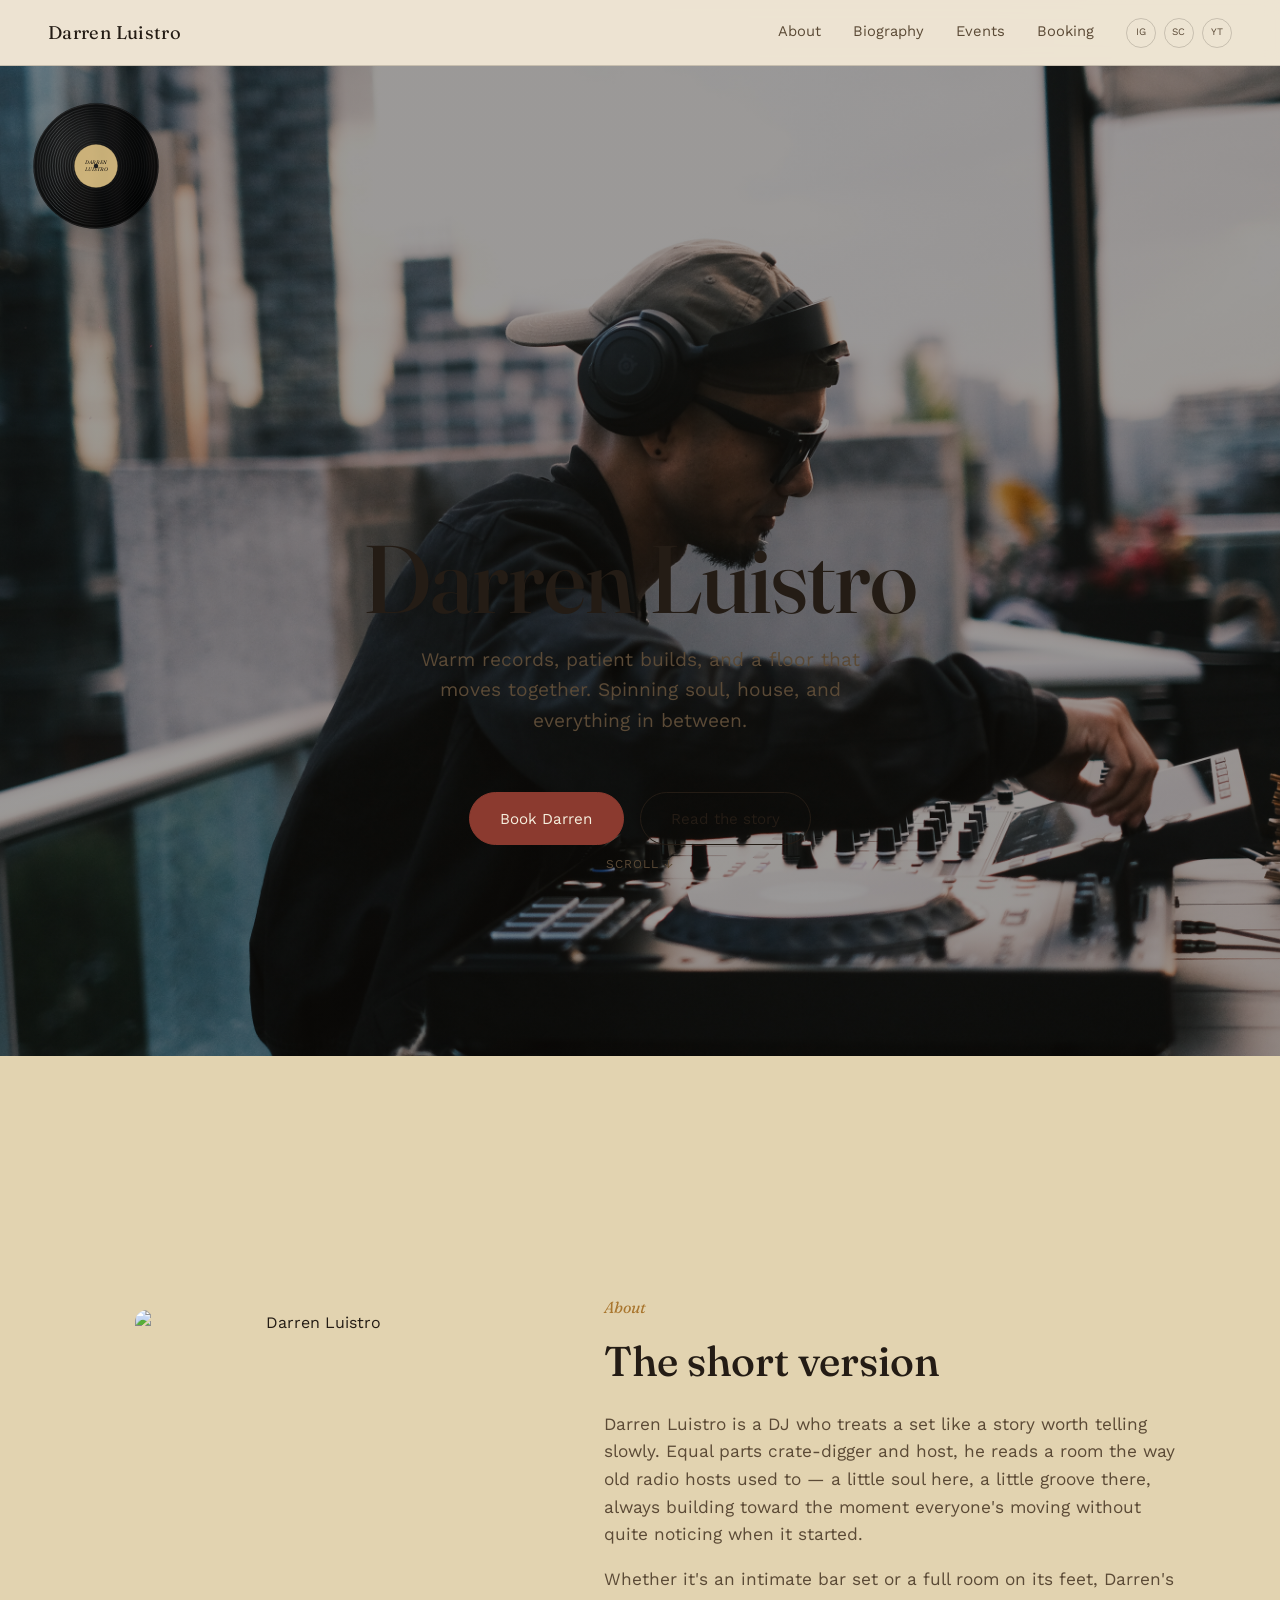
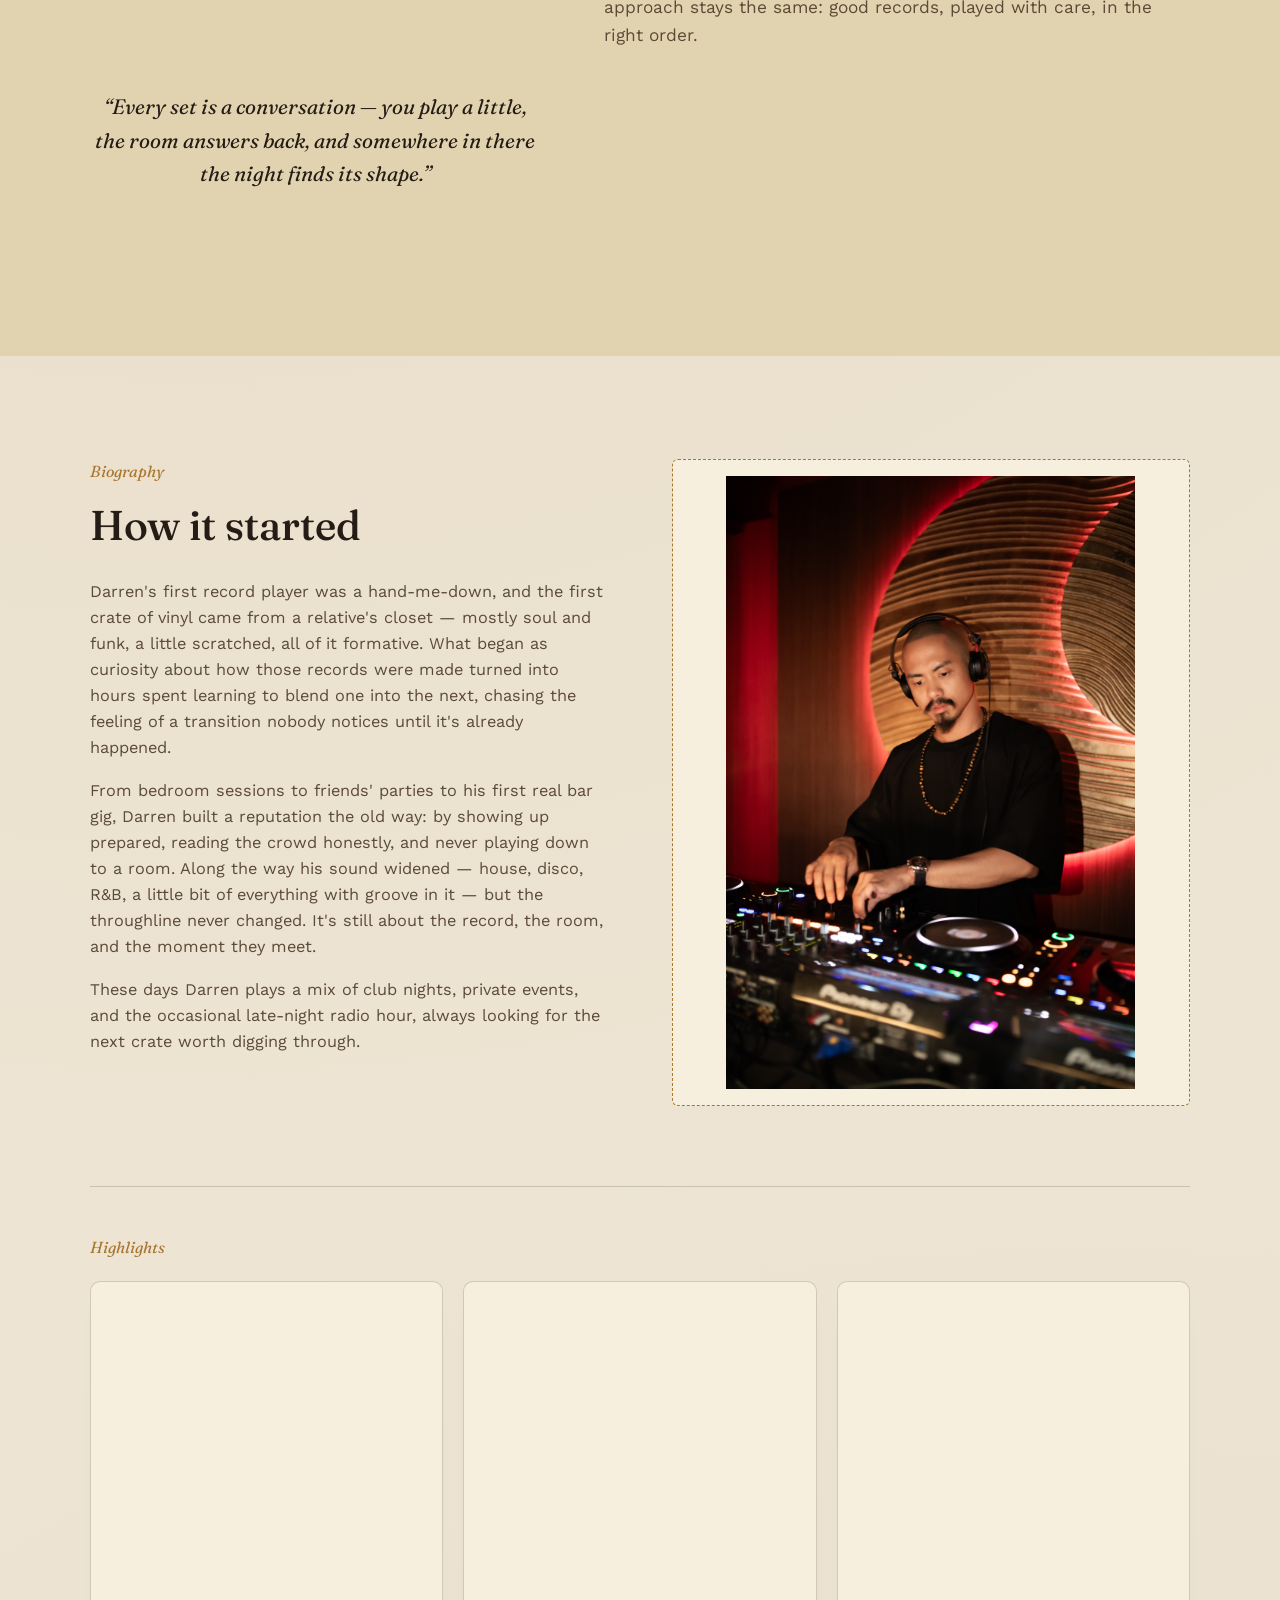
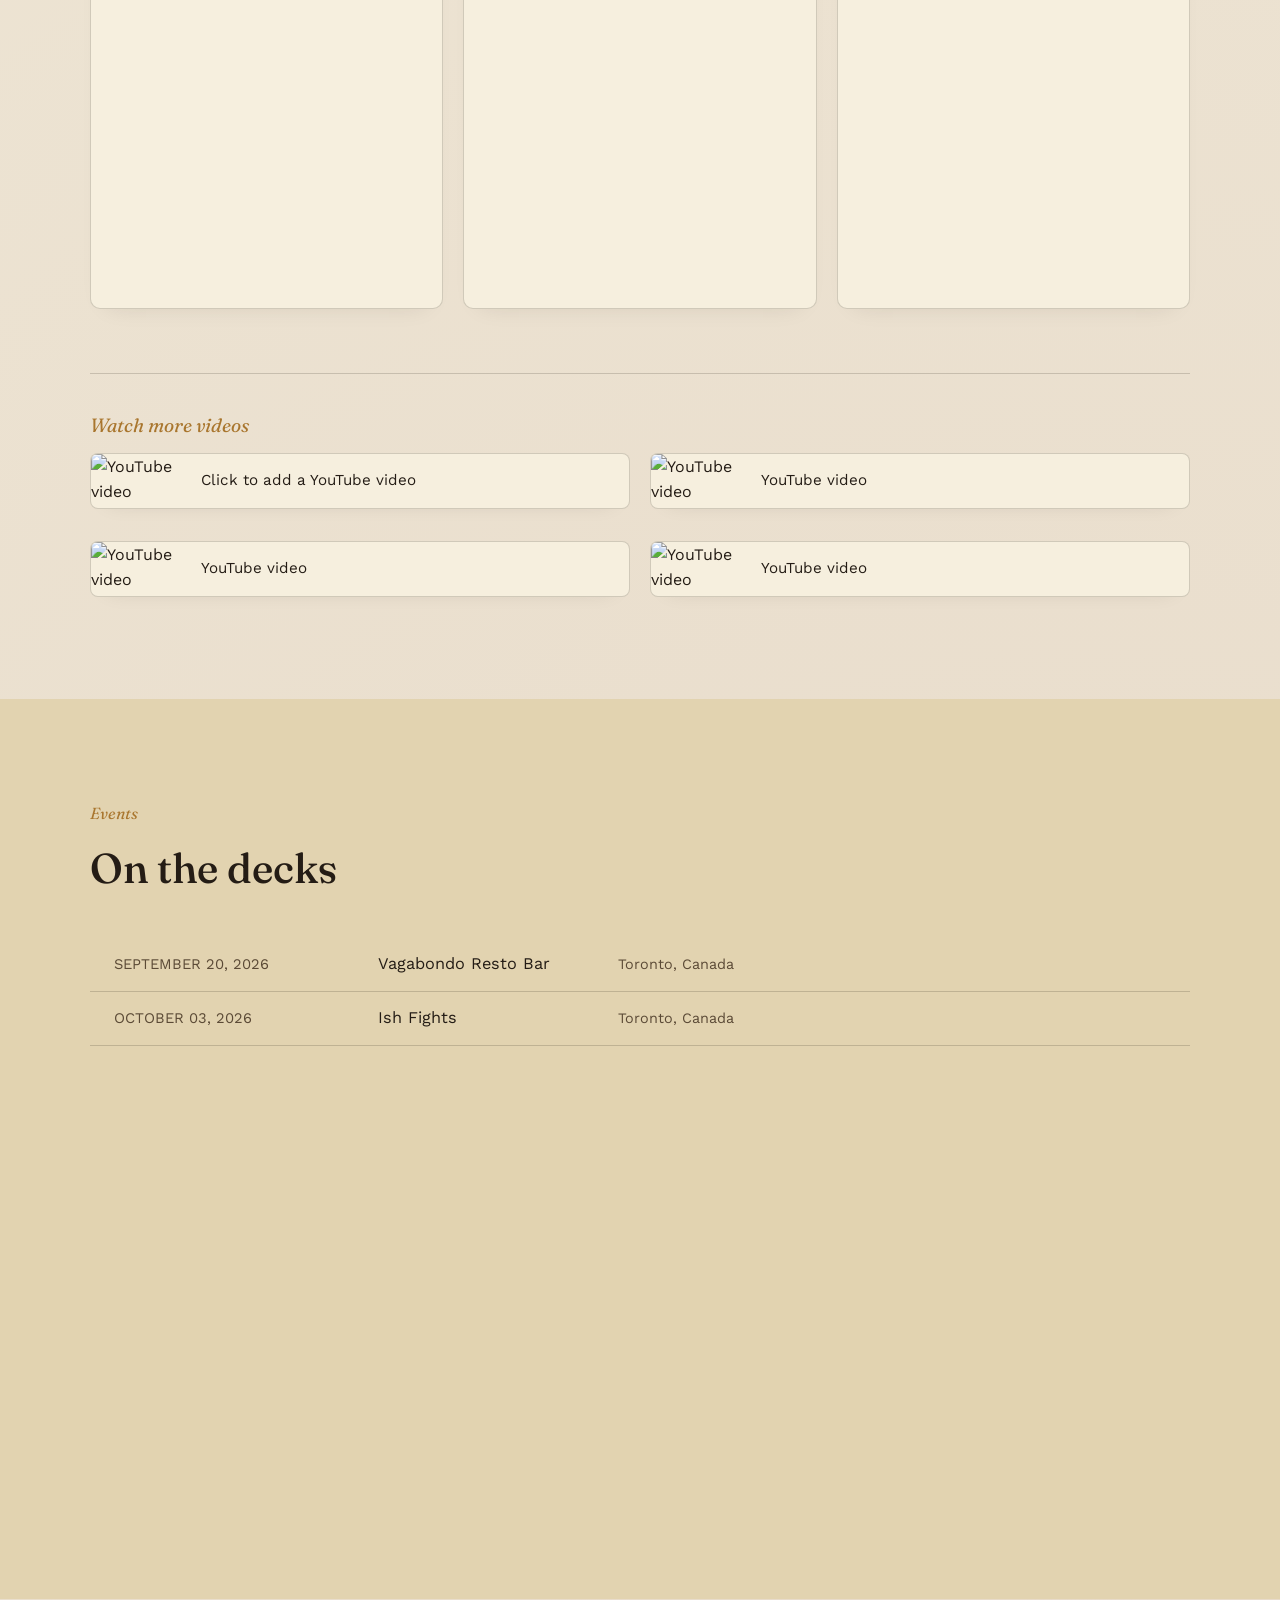
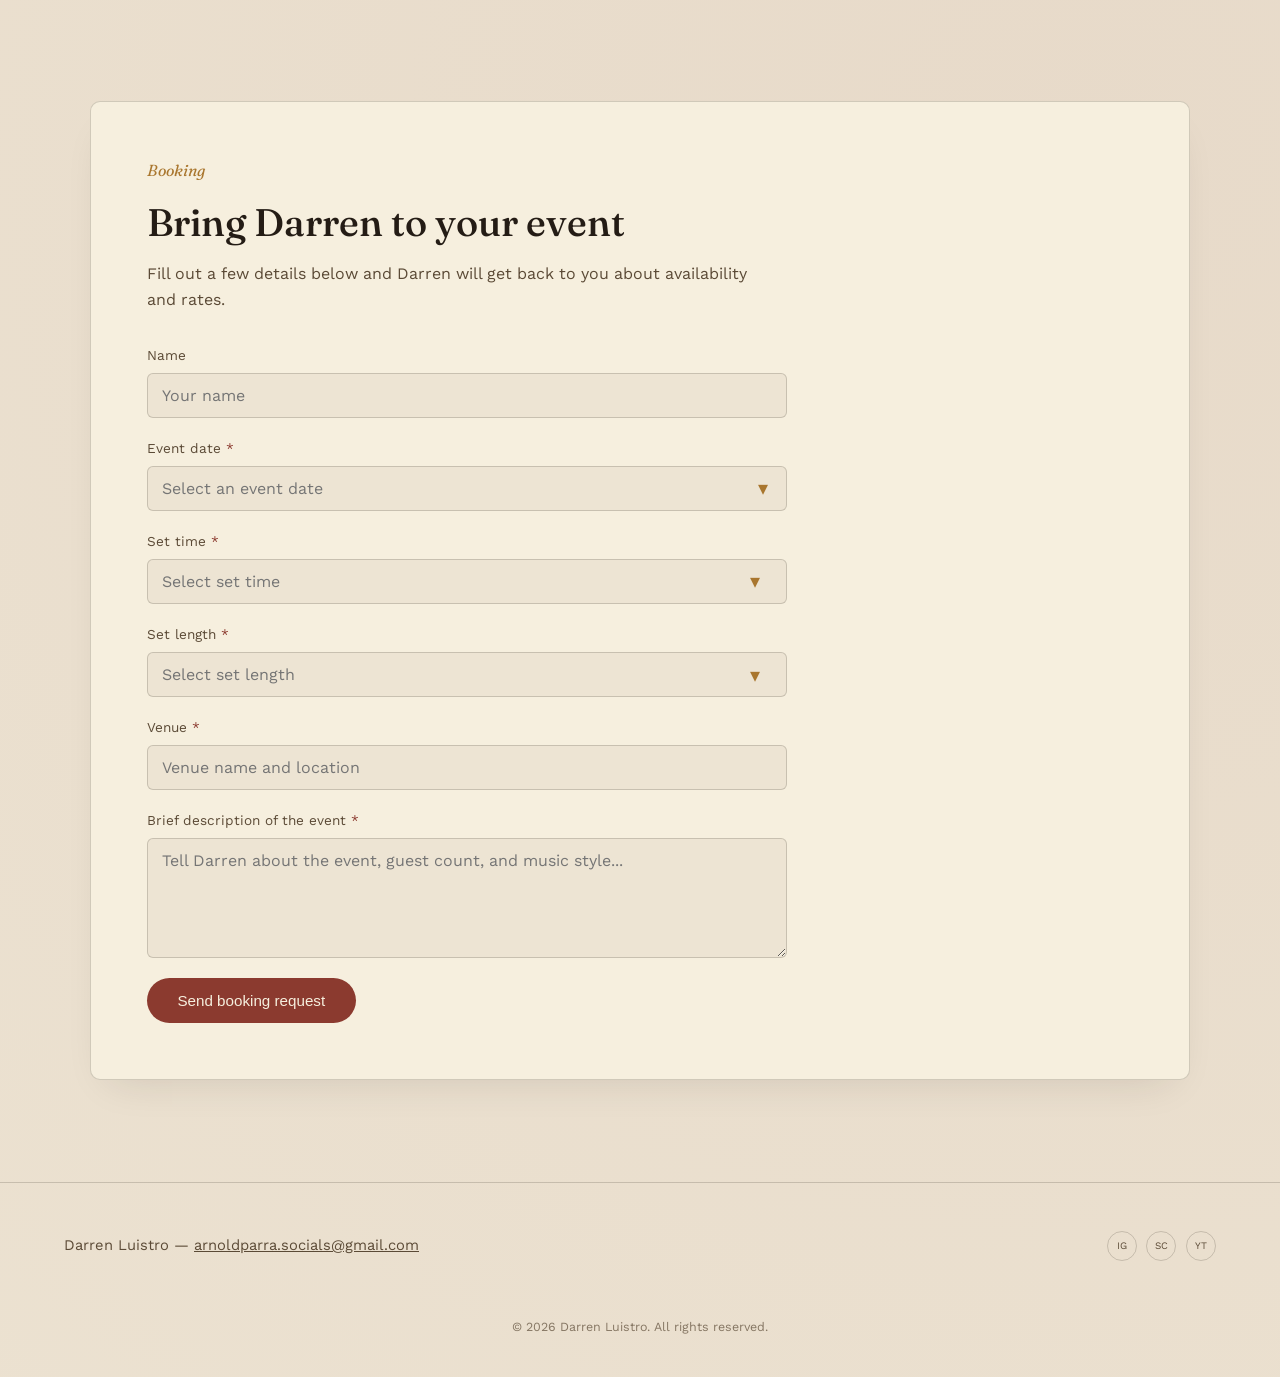
==== index.html @ 37c06f64 "Rename DJ_website.html to index.html" ====
<!DOCTYPE html>
<html lang="en">

<head>
  <meta charset="UTF-8">
  <meta name="viewport" content="width=device-width, initial-scale=1.0">
  <title>Darren Luistro</title>
  <link rel="icon"
    href="data:image/svg+xml,%3Csvg xmlns='http://www.w3.org/2000/svg' viewBox='0 0 100 100'%3E%3Ctext y='.9em' font-size='80'%3E%F0%9F%92%BF%3C/text%3E%3C/svg%3E">
  <link rel="preconnect" href="https://fonts.googleapis.com">
  <link rel="preconnect" href="https://fonts.gstatic.com" crossorigin>
  <link
    href="https://fonts.googleapis.com/css2?family=Fraunces:ital,opsz,wght@0,9..144,400;0,9..144,500;0,9..144,600;1,9..144,500&family=Work+Sans:wght@400;500;600&display=swap"
    rel="stylesheet">
  <link rel="stylesheet" href="style.css">
</head>

<body>

  <header>
    <a class="wordmark" href="#top">Darren Luistro</a>
    <button class="menu-toggle" id="menuToggle" aria-label="Toggle menu">Menu</button>
    <nav id="nav">
      <a href="#about">About</a>
      <a href="#biography">Biography</a>
      <a href="#events">Events</a>
      <a href="#booking">Booking</a>
      <div class="nav-socials">
        <a class="badge" href="https://www.instagram.com/darrenluistro/" title="Instagram">IG</a>
        <a class="badge" href="https://on.soundcloud.com/ZUNVJImg4RYRXdxGRD" title="SoundCloud">SC</a>
        <a class="badge" href="https://www.youtube.com/@darrenluistro" title="Youtube">YT</a>
      </div>
    </nav>
  </header>

  <section class="hero" id="top">
    <svg class="record" viewBox="0 0 200 200" xmlns="http://www.w3.org/2000/svg" aria-label="Spinning vinyl record">
      <defs>
        <radialGradient id="vinylGlow" cx="35%" cy="30%" r="70%">
          <stop offset="0%" stop-color="#1a1a1a" />
          <stop offset="35%" stop-color="#0b0b0b" />
          <stop offset="100%" stop-color="#000000" />
        </radialGradient>
        <linearGradient id="vinylGrooveSheen" x1="0" y1="0" x2="100" y2="0" gradientUnits="userSpaceOnUse">
          <stop offset="0%" stop-color="#dce8eb" stop-opacity="0" />
          <stop offset="38%" stop-color="#eaf5f7" stop-opacity="0.34" />
          <stop offset="72%" stop-color="#c9d9dd" stop-opacity="0.14" />
          <stop offset="100%" stop-color="#dce8eb" stop-opacity="0" />
        </linearGradient>
        <clipPath id="vinylLeftSide">
          <rect x="0" y="0" width="100" height="200" />
        </clipPath>
      </defs>

      <circle cx="100" cy="100" r="98" fill="url(#vinylGlow)" />
      <circle cx="100" cy="100" r="97" fill="none" stroke="var(--vinyl-edge)" stroke-width="1.1" />
      <circle cx="100" cy="100" r="92" fill="none" stroke="var(--vinyl-groove)" stroke-width="1.1" />
      <circle cx="100" cy="100" r="88" fill="none" stroke="var(--vinyl-groove)" stroke-width="1.1" />
      <circle cx="100" cy="100" r="84" fill="none" stroke="var(--vinyl-groove)" stroke-width="1.1" />
      <circle cx="100" cy="100" r="80" fill="none" stroke="var(--vinyl-groove)" stroke-width="1.1" />
      <circle cx="100" cy="100" r="76" fill="none" stroke="var(--vinyl-groove)" stroke-width="1.1" />
      <circle cx="100" cy="100" r="72" fill="none" stroke="var(--vinyl-groove)" stroke-width="1.1" />
      <circle cx="100" cy="100" r="68" fill="none" stroke="var(--vinyl-groove)" stroke-width="1.1" />
      <circle cx="100" cy="100" r="64" fill="none" stroke="var(--vinyl-groove)" stroke-width="1.1" />
      <circle cx="100" cy="100" r="60" fill="none" stroke="var(--vinyl-groove)" stroke-width="1.1" />
      <circle cx="100" cy="100" r="56" fill="none" stroke="var(--vinyl-groove)" stroke-width="1.1" />
      <circle cx="100" cy="100" r="52" fill="none" stroke="var(--vinyl-groove)" stroke-width="1.1" />
      <circle cx="100" cy="100" r="48" fill="none" stroke="var(--vinyl-groove)" stroke-width="1.1" />
      <circle cx="100" cy="100" r="44" fill="none" stroke="var(--vinyl-groove)" stroke-width="1.1" />
      <circle cx="100" cy="100" r="40" fill="none" stroke="var(--vinyl-groove)" stroke-width="1.1" />
      <circle cx="100" cy="100" r="36" fill="none" stroke="var(--vinyl-groove)" stroke-width="1.1" />
      <circle cx="100" cy="100" r="31" fill="none" stroke="var(--vinyl-groove)" stroke-width="1.1" />

      <g clip-path="url(#vinylLeftSide)" fill="none" stroke="url(#vinylGrooveSheen)" stroke-width="1.1" opacity="0.72">
        <circle cx="100" cy="100" r="92" />
        <circle cx="100" cy="100" r="88" />
        <circle cx="100" cy="100" r="84" />
        <circle cx="100" cy="100" r="80" />
        <circle cx="100" cy="100" r="76" />
        <circle cx="100" cy="100" r="72" />
        <circle cx="100" cy="100" r="68" />
        <circle cx="100" cy="100" r="64" />
        <circle cx="100" cy="100" r="60" />
        <circle cx="100" cy="100" r="56" />
        <circle cx="100" cy="100" r="52" />
        <circle cx="100" cy="100" r="48" />
        <circle cx="100" cy="100" r="44" />
        <circle cx="100" cy="100" r="40" />
        <circle cx="100" cy="100" r="36" />
        <circle cx="100" cy="100" r="31" />
      </g>

      <circle cx="100" cy="100" r="34" fill="var(--vinyl-label)" />
      <circle cx="100" cy="100" r="34" fill="none" stroke="var(--vinyl-label-shadow)" stroke-width="1.2" />
      <circle cx="100" cy="100" r="3.5" fill="#1a1a1a" />
      <text x="100" y="97" text-anchor="middle" font-family="Fraunces, serif" font-style="italic" font-size="8"
        fill="#17120C">DARREN</text>
      <text x="100" y="108" text-anchor="middle" font-family="Fraunces, serif" font-style="italic" font-size="8"
        fill="#17120C">LUISTRO</text>
    </svg>
    <h1>Darren Luistro</h1>
    <p class="tagline">Warm records, patient builds, and a floor that moves together. Spinning soul, house, and
      everything in between.</p>
    <div class="cta-row">
      <a class="btn btn-solid" href="#booking">Book Darren</a>
      <a class="btn" href="#biography">Read the story</a>
    </div>
    <span class="scroll-cue">SCROLL ↓</span>
  </section>

  <section class="about" id="about">
    <div class="wrap">
      <div>
        <img class="about-photo" src="img/about_img.jpg" alt="Darren Luistro">
        <p style="font-family:'Fraunces', serif; font-size:1.3rem; color:var(--ink); font-style:italic;">&ldquo;Every
          set is a conversation — you play a little, the room answers back, and somewhere in there the night finds its
          shape.&rdquo;</p>
      </div>
      <div>
        <span class="label">About</span>
        <h2>The short version</h2>
        <p>Darren Luistro is a DJ who treats a set like a story worth telling slowly. Equal parts crate-digger and host,
          he reads a room the way old radio hosts used to — a little soul here, a little groove there, always building
          toward the moment everyone's moving without quite noticing when it started.</p>
        <p>Whether it's an intimate bar set or a full room on its feet, Darren's approach stays the same: good records,
          played with care, in the right order.</p>
      </div>
    </div>
  </section>

  <section class="bio" id="biography">
    <div class="wrap">
      <div>
        <span class="label">Biography</span>
        <h2>How it started</h2>
        <p>Darren's first record player was a hand-me-down, and the first crate of vinyl came from a relative's closet —
          mostly soul and funk, a little scratched, all of it formative. What began as curiosity about how those records
          were made turned into hours spent learning to blend one into the next, chasing the feeling of a transition
          nobody notices until it's already happened.</p>
        <p>From bedroom sessions to friends' parties to his first real bar gig, Darren built a reputation the old way:
          by showing up prepared, reading the crowd honestly, and never playing down to a room. Along the way his sound
          widened — house, disco, R&amp;B, a little bit of everything with groove in it — but the throughline never
          changed. It's still about the record, the room, and the moment they meet.</p>
        <p>These days Darren plays a mix of club nights, private events, and the occasional late-night radio hour,
          always looking for the next crate worth digging through.</p>
      </div>
      <div class="photo-placeholder">
        <img src="img/biography_img.jpg" alt="Darren Luistro">
      </div>
    </div>
    <div class="bio-highlights wrap">
      <span class="label">Highlights</span>
      <div class="bio-videos">
        <video class="bio-video" controls preload="metadata" src="videos/dj_vid1.mp4"></video>
        <video class="bio-video" controls preload="metadata" src="videos/dj_vid2.mp4"></video>
        <video class="bio-video" controls preload="metadata" src="videos/dj_vid3.mp4"></video>
      </div>
      <div class="bio-more-videos">
        <div class="bio-more-heading">
          <span class="label">Watch more videos</span>
        </div>
        <div class="youtube-previews">
          <a id="youtubePreview" class="youtube-preview" href="#" target="_blank" rel="noopener">
            <img id="youtubeThumbnail" src="" alt="YouTube video thumbnail" hidden>
            <span id="youtubeTitle">Click to add a YouTube video</span>
          </a>
          <a id="youtubePreview2" class="youtube-preview" href="https://www.youtube.com/watch?v=0hKYdp6ccQg"
            target="_blank" rel="noopener">
            <img id="youtubeThumbnail2" src="https://img.youtube.com/vi/0hKYdp6ccQg/mqdefault.jpg"
              alt="YouTube video thumbnail">
            <span id="youtubeTitle2">YouTube video</span>
          </a>
          <a id="youtubePreview3" class="youtube-preview" href="https://www.youtube.com/watch?v=BRGN897fWrs"
            target="_blank" rel="noopener">
            <img src="https://img.youtube.com/vi/BRGN897fWrs/mqdefault.jpg" alt="YouTube video thumbnail">
            <span id="youtubeTitle3">YouTube video</span>
          </a>
          <a id="youtubePreview4" class="youtube-preview" href="https://www.youtube.com/watch?v=a6iemP8B7bM"
            target="_blank" rel="noopener">
            <img src="https://img.youtube.com/vi/a6iemP8B7bM/mqdefault.jpg" alt="YouTube video thumbnail">
            <span id="youtubeTitle4">YouTube video</span>
          </a>
        </div>
      </div>
    </div>
  </section>

  <section class="events" id="events">
    <div class="wrap">
      <span class="label">Events</span>
      <h2>On the decks</h2>

      <div class="side-title"></div>
      <div class="track">
        <span class="idx"></span>
        <span class="date">SEPTEMBER 20, 2026</span>
        <div><span class="venue">Vagabondo Resto Bar</span><span class="city">Toronto, Canada</span></div>
      </div>
      <div class="track">
        <span class="idx"></span>
        <span class="date">OCTOBER 03, 2026</span>
        <div><span class="venue">Ish Fights</span><span class="city">Toronto, Canada</span></div>
      </div>
    </div>
  </section>

  <section class="booking" id="booking">
    <div class="wrap">
      <span class="label">Booking</span>
      <h2>Bring Darren to your event</h2>
      <p>Fill out a few details below and Darren will get back to you about availability and rates.</p>
      <form id="bookingForm" action="#booking">
        <div class="field">
          <label for="name">Name</label>
          <input id="name" name="Name" type="text" placeholder="Your name" autocomplete="name" required>
        </div>
        <div class="field">
          <label for="eventdate">Event date <span class="required-mark">*</span></label>
          <div class="calendar-field">
            <input id="eventdate" name="Event date" type="text" placeholder="Select an event date" aria-required="true"
              readonly required>
            <button id="calendarToggle" class="calendar-toggle" type="button" aria-label="Open calendar">▾</button>
            <div id="calendarPicker" class="calendar-picker" hidden>
              <div class="calendar-header">
                <button id="previousMonth" type="button" aria-label="Previous month">‹</button>
                <strong id="calendarMonth"></strong>
                <button id="nextMonth" type="button" aria-label="Next month">›</button>
              </div>
              <div class="calendar-weekdays" aria-hidden="true">
                <span>Sun</span><span>Mon</span><span>Tue</span><span>Wed</span><span>Thu</span><span>Fri</span><span>Sat</span>
              </div>
              <div id="calendarDays" class="calendar-days"></div>
            </div>
          </div>
        </div>
        <div class="field">
          <label for="eventtime">Set time <span class="required-mark">*</span></label>
          <div class="booking-select-field" data-booking-select>
            <input id="eventtime" name="Set time" class="booking-select-value" type="text" placeholder="Select set time"
              readonly required aria-haspopup="listbox">
            <button class="booking-select-toggle" type="button" aria-label="Choose set time">▾</button>
            <div class="booking-options" role="listbox" hidden></div>
          </div>
        </div>
        <div class="field">
          <label for="eventlength">Set length <span class="required-mark">*</span></label>
          <div class="booking-select-field" data-booking-select>
            <input id="eventlength" name="Set length" class="booking-select-value" type="text"
              placeholder="Select set length" readonly required aria-haspopup="listbox">
            <button class="booking-select-toggle" type="button" aria-label="Choose set length">▾</button>
            <div class="booking-options" role="listbox" hidden></div>
          </div>
        </div>
        <div class="field">
          <label for="venue">Venue <span class="required-mark">*</span></label>
          <input id="venue" name="Venue" type="text" placeholder="Venue name and location" required>
        </div>
        <div class="field">
          <label for="description">Brief description of the event <span class="required-mark">*</span></label>
          <textarea id="description" name="Brief description"
            placeholder="Tell Darren about the event, guest count, and music style..." required></textarea>
        </div>
        <button class="btn btn-solid" type="submit">Send booking request</button>
      </form>
    </div>
  </section>

  <footer>
    <div class="contact">
      Darren Luistro — <a href="mailto:arnoldparra.socials@gmail.com">arnoldparra.socials@gmail.com</a>
    </div>
    <div class="socials">
      <a class="badge" href="https://www.instagram.com/darrenluistro/" title="Instagram">IG</a>
      <a class="badge" href="https://on.soundcloud.com/ZUNVJImg4RYRXdxGRD" title="SoundCloud">SC</a>
      <a class="badge" href="https://www.youtube.com/@darrenluistro" title="Youtube">YT</a>

    </div>
    <div class="fineprint">&copy; 2026 Darren Luistro. All rights reserved.</div>
  </footer>

  <script>
    document.getElementById('menuToggle').addEventListener('click', function () {
      document.getElementById('nav').classList.toggle('open');
    });

    document.addEventListener('click', function (event) {
      const nav = document.getElementById('nav');
      const menuToggle = document.getElementById('menuToggle');
      if (nav.classList.contains('open') && !nav.contains(event.target) && event.target !== menuToggle) {
        nav.classList.remove('open');
      }
    });

    function animateElement(element) {
      element.classList.add('is-visible');
      void element.offsetWidth;
      if (element.classList.contains('record')) {
        element.style.opacity = '0.9';
        return;
      }
      element.style.opacity = '1';
      element.style.transform = 'translateY(0)';
    }

    const prefersReducedMotion = window.matchMedia('(prefers-reduced-motion: reduce)').matches;
    const revealSections = document.querySelectorAll('section:not(.hero)');

    revealSections.forEach(function (section) {
      section.classList.add('reveal-on-scroll');
    });

    function revealSectionsInView() {
      revealSections.forEach(function (section) {
        if (section.classList.contains('is-visible')) return;
        const bounds = section.getBoundingClientRect();
        if (bounds.top < window.innerHeight * 0.92 && bounds.bottom > 0) {
          animateElement(section);
        }
      });
    }

    revealSectionsInView();
    window.addEventListener('scroll', revealSectionsInView, { passive: true });

    // Soft entrance animation for the hero on page load, staggered like the
    // scroll-reveal above. The record only gets the opacity-only fade class
    // (.hero-fade-in) so its spin animation is never touched.
    const heroFadeElements = [document.querySelector('.record')];
    const heroRevealElements = [
      document.querySelector('.hero h1'),
      document.querySelector('.hero .tagline'),
      document.querySelector('.hero .cta-row'),
      document.querySelector('.hero .scroll-cue')
    ];

    heroFadeElements.forEach(function (element) {
      if (element) element.classList.add('hero-fade-in');
    });
    heroRevealElements.forEach(function (element) {
      if (element) element.classList.add('reveal-on-scroll');
    });

    setTimeout(function () {
      heroFadeElements.concat(heroRevealElements).forEach(function (element, index) {
        if (!element) return;
        setTimeout(function () {
          animateElement(element);
        }, index * 110);
      });
    }, 40);

    document.querySelectorAll('a[href^="#"]').forEach(function (link) {
      link.addEventListener('click', function (event) {
        const targetId = link.getAttribute('href');
        if (!targetId || targetId === '#') return;

        const target = document.querySelector(targetId);
        if (!target) return;

        event.preventDefault();
        target.scrollIntoView({ behavior: 'smooth', block: 'start' });
        animateElement(target);
        document.getElementById('nav').classList.remove('open');
      });
    });

    const bioVideos = document.querySelectorAll('.bio-video');
    bioVideos.forEach(function (video) {
      video.controls = false;
    });

    bioVideos.forEach(function (video) {
      function toggleVideo() {
        if (video.paused) {
          video.play().catch(function () { });
        } else {
          video.pause();
        }
      }

      video.addEventListener('play', function () {
        bioVideos.forEach(function (otherVideo) {
          if (otherVideo !== video) {
            otherVideo.pause();
            otherVideo.classList.remove('is-playing');
          }
        });
        video.classList.add('is-playing');
      });

      video.addEventListener('pause', function () {
        video.classList.remove('is-playing');
      });

      video.addEventListener('click', function (event) {
        event.preventDefault();
        toggleVideo();
      });
    });

    const youtubePreview = document.getElementById('youtubePreview');
    const youtubeThumbnail = document.getElementById('youtubeThumbnail');
    const youtubeTitle = document.getElementById('youtubeTitle');
    let youtubeVideoUrl = 'https://www.youtube.com/watch?v=xDVMxQvLzg0';
    const youtubePreview2 = document.getElementById('youtubePreview2');
    const youtubeTitle2 = document.getElementById('youtubeTitle2');
    const youtubeVideoUrl2 = 'https://www.youtube.com/watch?v=0hKYdp6ccQg';
    const youtubeTitle3 = document.getElementById('youtubeTitle3');
    const youtubeVideoUrl3 = 'https://www.youtube.com/watch?v=BRGN897fWrs';
    const youtubeTitle4 = document.getElementById('youtubeTitle4');
    const youtubeVideoUrl4 = 'https://www.youtube.com/watch?v=a6iemP8B7bM';

    youtubeThumbnail.src = 'https://img.youtube.com/vi/xDVMxQvLzg0/mqdefault.jpg';
    youtubeThumbnail.hidden = false;
    youtubePreview.href = youtubeVideoUrl;

    fetch('https://www.youtube.com/oembed?url=' + encodeURIComponent(youtubeVideoUrl) + '&format=json')
      .then(function (response) { return response.ok ? response.json() : null; })
      .then(function (data) {
        if (data) youtubeTitle.textContent = data.title;
      });

    fetch('https://www.youtube.com/oembed?url=' + encodeURIComponent(youtubeVideoUrl2) + '&format=json')
      .then(function (response) { return response.ok ? response.json() : null; })
      .then(function (data) {
        if (data) youtubeTitle2.textContent = data.title;
      });

    fetch('https://www.youtube.com/oembed?url=' + encodeURIComponent(youtubeVideoUrl3) + '&format=json')
      .then(function (response) { return response.ok ? response.json() : null; })
      .then(function (data) {
        if (data) youtubeTitle3.textContent = data.title;
      });

    fetch('https://www.youtube.com/oembed?url=' + encodeURIComponent(youtubeVideoUrl4) + '&format=json')
      .then(function (response) { return response.ok ? response.json() : null; })
      .then(function (data) {
        if (data) youtubeTitle4.textContent = data.title;
      });

    youtubePreview.addEventListener('click', function (event) {
      if (youtubeVideoUrl) return;
      event.preventDefault();
      const enteredUrl = prompt('Paste the YouTube video link:');
      if (!enteredUrl) return;

      let videoId = '';

      try {
        const url = new URL(enteredUrl);
        if (url.hostname === 'youtu.be') {
          videoId = url.pathname.slice(1);
        } else if (url.hostname.includes('youtube.com')) {
          videoId = url.searchParams.get('v') || url.pathname.match(/\/(?:shorts|embed|live)\/([^/?]+)/)?.[1] || '';
        }
      } catch (error) {
        videoId = '';
      }

      if (videoId) {
        youtubeVideoUrl = enteredUrl;
        youtubeThumbnail.src = 'https://img.youtube.com/vi/' + videoId + '/mqdefault.jpg';
        youtubeThumbnail.hidden = false;
        youtubePreview.href = youtubeVideoUrl;
        youtubeTitle.textContent = 'YouTube video';

        fetch('https://www.youtube.com/oembed?url=' + encodeURIComponent(youtubeVideoUrl) + '&format=json')
          .then(function (response) { return response.ok ? response.json() : null; })
          .then(function (data) {
            if (data) youtubeTitle.textContent = data.title;
          })
          .catch(function () {
            youtubeTitle.textContent = 'YouTube video';
          });
      } else {
        alert('Please enter a valid YouTube video link.');
      }
    });

    document.getElementById('bookingForm').addEventListener('submit', function (event) {
      event.preventDefault();

      const fullName = document.getElementById('name').value.trim();
      const firstName = fullName.split(/\s+/)[0];
      const eventDate = document.getElementById('eventdate').value;
      const eventTime = document.getElementById('eventtime').value;
      const eventLength = document.getElementById('eventlength').value;
      const venue = document.getElementById('venue').value.trim();
      const description = document.getElementById('description').value.trim();

      if (!selectedDate || !eventDate) {
        document.querySelector('.calendar-field').classList.add('is-invalid');
        eventDateInput.setCustomValidity('Please fill out this field.');
        eventDateInput.focus();
        eventDateInput.reportValidity();
        return;
      }

      const subject = 'Booking inquiry - ' + eventDate + ' - ' + venue;
      const body = [
        'Booking inquiry from ' + fullName,
        '',
        'Date: ' + eventDate,
        'Set time: ' + eventTime,
        'Set length: ' + eventLength,
        'Venue: ' + venue,
        '',
        'Event description:',
        description
      ].join('\n');

      const whatsappNumber = '639511501705';
      const whatsappUrl = 'https://api.whatsapp.com/send?phone=' + whatsappNumber + '&text=' + encodeURIComponent(body);

      const gmailUrl = 'https://mail.google.com/mail/u/0/?view=cm&fs=1&to=' +
        encodeURIComponent('arnoldparra.socials@gmail.com') +
        '&su=' + encodeURIComponent(subject) +
        '&body=' + encodeURIComponent(body);
      window.open(gmailUrl, '_blank', 'noopener');
      window.location.href = whatsappUrl;
    });

    const today = new Date();
    const todayStart = new Date(today.getFullYear(), today.getMonth(), today.getDate());
    const eventDateInput = document.getElementById('eventdate');
    const calendarToggle = document.getElementById('calendarToggle');
    const calendarPicker = document.getElementById('calendarPicker');
    const calendarMonth = document.getElementById('calendarMonth');
    const calendarDays = document.getElementById('calendarDays');
    const previousMonth = document.getElementById('previousMonth');
    const nextMonth = document.getElementById('nextMonth');
    let visibleMonth = new Date(todayStart.getFullYear(), todayStart.getMonth(), 1);
    let selectedDate = null;
    eventDateInput.setCustomValidity('Please fill out this field.');

    eventDateInput.addEventListener('invalid', function () {
      document.querySelector('.calendar-field').classList.add('is-invalid');
      alert('Please fill out event date.');
    });

    function formatDate(date) {
      return date.toLocaleDateString(undefined, { month: 'long', day: 'numeric', year: 'numeric' });
    }

    function renderCalendar() {
      const year = visibleMonth.getFullYear();
      const month = visibleMonth.getMonth();
      const firstDay = new Date(year, month, 1).getDay();
      const daysInMonth = new Date(year, month + 1, 0).getDate();

      calendarMonth.textContent = visibleMonth.toLocaleDateString(undefined, { month: 'long', year: 'numeric' });
      calendarDays.innerHTML = '';
      previousMonth.disabled = visibleMonth <= new Date(todayStart.getFullYear(), todayStart.getMonth(), 1);

      for (let blank = 0; blank < firstDay; blank += 1) {
        calendarDays.appendChild(document.createElement('span'));
      }

      for (let day = 1; day <= daysInMonth; day += 1) {
        const date = new Date(year, month, day);
        const dayButton = document.createElement('button');
        dayButton.type = 'button';
        dayButton.className = 'calendar-day';
        dayButton.textContent = day;
        dayButton.disabled = date < todayStart;
        if (selectedDate && date.getTime() === selectedDate.getTime()) dayButton.classList.add('selected');
        dayButton.addEventListener('click', function () {
          selectedDate = date;
          eventDateInput.value = formatDate(date);
          document.querySelector('.calendar-field').classList.remove('is-invalid');
          eventDateInput.setCustomValidity('');
          calendarPicker.hidden = true;
          renderCalendar();
        });
        calendarDays.appendChild(dayButton);
      }
    }

    calendarToggle.addEventListener('click', function () {
      calendarPicker.hidden = !calendarPicker.hidden;
      if (!calendarPicker.hidden) renderCalendar();
    });

    eventDateInput.addEventListener('click', function () {
      calendarPicker.hidden = !calendarPicker.hidden;
      if (!calendarPicker.hidden) renderCalendar();
    });

    previousMonth.addEventListener('click', function () {
      visibleMonth = new Date(visibleMonth.getFullYear(), visibleMonth.getMonth() - 1, 1);
      renderCalendar();
    });

    nextMonth.addEventListener('click', function () {
      visibleMonth = new Date(visibleMonth.getFullYear(), visibleMonth.getMonth() + 1, 1);
      renderCalendar();
    });

    const bookingSelects = [
      {
        id: 'eventtime',
        options: Array.from({ length: 24 }, function (_, hour) {
          const period = hour < 12 ? 'AM' : 'PM';
          const displayHour = hour % 12 || 12;
          return displayHour + ':00 ' + period;
        })
      },
      {
        id: 'eventlength',
        options: [
          '30 minutes',
          '1 hour',
          '1 hour 30 minutes',
          '2 hours',
          '2 hours 30 minutes',
          '3 hours',
          '3 hours 30 minutes',
          '4 hours',
          '4 hours 30 minutes',
          '5 hours',
          '5+ hours'
        ]
      }
    ];

    bookingSelects.forEach(function (config) {
      const input = document.getElementById(config.id);
      const field = input.closest('[data-booking-select]');
      const toggle = field.querySelector('.booking-select-toggle');
      const optionsPanel = field.querySelector('.booking-options');

      config.options.forEach(function (option) {
        const optionButton = document.createElement('button');
        optionButton.type = 'button';
        optionButton.className = 'booking-option';
        optionButton.textContent = option;
        optionButton.setAttribute('role', 'option');
        optionButton.addEventListener('click', function () {
          input.value = option;
          input.setCustomValidity('');
          optionsPanel.hidden = true;
          toggle.setAttribute('aria-expanded', 'false');
        });
        optionsPanel.appendChild(optionButton);
      });

      function toggleOptions() {
        const shouldOpen = optionsPanel.hidden;
        document.querySelectorAll('.booking-options').forEach(function (panel) {
          panel.hidden = true;
        });
        optionsPanel.hidden = !shouldOpen;
        toggle.setAttribute('aria-expanded', String(shouldOpen));
      }

      toggle.addEventListener('click', toggleOptions);
      input.addEventListener('click', toggleOptions);
    });

    document.addEventListener('click', function (event) {
      if (!event.target.closest('.calendar-field')) {
        calendarPicker.hidden = true;
      }
      if (event.target.closest('[data-booking-select]')) return;
      document.querySelectorAll('.booking-options').forEach(function (panel) {
        panel.hidden = true;
      });
    });

    renderCalendar();
  </script>
</body>

</html>
---- style.css ----
:root {
   --bg: #EDE4D3;
   --bg-alt: #E2D3B0;
   --surface: #F6EFDE;
   --ink: #241C15;
   --ink-soft: #5B4A36;
   --brass: #A9762E;
   --brass-bright: #C79242;
   --rust: #8B3A2F;
   --border: rgba(36, 28, 21, 0.18);
   --shadow: rgba(36, 28, 21, 0.14);
   --vinyl: #0b0b0b;
   --vinyl-edge: rgba(255, 255, 255, 0.14);
   --vinyl-groove: rgba(255, 255, 255, 0.07);
   --vinyl-label: #d9bc7d;
   --vinyl-label-shadow: rgba(22, 17, 12, 0.35);
 }

 @media (prefers-color-scheme: dark) {
   :root:not([data-theme="light"]) {
     --bg: #17120C;
     --bg-alt: #1E1710;
     --surface: #241C14;
     --ink: #F2E6CE;
     --ink-soft: #C9B594;
     --brass: #D4A24C;
     --brass-bright: #E8B968;
     --rust: #C1584A;
     --border: rgba(242, 230, 206, 0.16);
     --shadow: rgba(0, 0, 0, 0.4);
   }
 }

 :root[data-theme="dark"] {
   --bg: #17120C;
   --bg-alt: #1E1710;
   --surface: #241C14;
   --ink: #F2E6CE;
   --ink-soft: #C9B594;
   --brass: #D4A24C;
   --brass-bright: #E8B968;
   --rust: #C1584A;
   --border: rgba(242, 230, 206, 0.16);
   --shadow: rgba(0, 0, 0, 0.4);
 }

 * {
   box-sizing: border-box;
 }

 html {
   scroll-behavior: smooth;
 }

 body {
   margin: 0;
   background: var(--bg);
   color: var(--ink);
   font-family: 'Work Sans', sans-serif;
   font-size: 16px;
   line-height: 1.6;
   -webkit-font-smoothing: antialiased;
   background-image:
     radial-gradient(circle at 15% 10%, rgba(169, 118, 46, 0.08), transparent 40%),
     radial-gradient(circle at 85% 80%, rgba(139, 58, 47, 0.06), transparent 45%);
 }

 h1,
 h2,
 h3 {
   font-family: 'Fraunces', serif;
   font-weight: 500;
   margin: 0;
   color: var(--ink);
 }

 p {
   margin: 0 0 1em 0;
   max-width: 62ch;
 }

 a {
   color: inherit;
 }

 section {
   padding: clamp(3rem, 8vw, 7rem) clamp(1.25rem, 5vw, 4rem);
 }

 .reveal-on-scroll {
   opacity: 0;
   transform: translateY(28px);
   transition: opacity 0.75s ease, transform 0.75s ease;
 }

 .reveal-on-scroll.is-visible {
   opacity: 1;
   transform: translateY(0);
 }

 /* Soft entrance fade for the hero record on page load. Opacity-only on
     purpose — the .record rule below sets `transform` via the spin
     keyframes, so this class never touches transform and can't interrupt
     the rotation. Scoped as .record.hero-fade-in (two classes) so it
     always wins over the base .record opacity, regardless of source order. */
 .record.hero-fade-in {
   opacity: 0;
   transition: opacity 0.9s ease;
 }

 .record.hero-fade-in.is-visible {
   opacity: 0.9;
 }

 .wrap {
   max-width: 1100px;
   margin: 0 auto;
 }

 header {
   position: sticky;
   top: 0;
   z-index: 50;
   display: flex;
   align-items: center;
   justify-content: space-between;
   padding: 1.1rem clamp(1.25rem, 5vw, 3rem);
   background: color-mix(in srgb, var(--bg) 88%, transparent);
   backdrop-filter: blur(8px);
   border-bottom: 1px solid var(--border);
 }

 .wordmark {
   font-family: 'Fraunces', serif;
   font-size: 1.15rem;
   letter-spacing: 0.02em;
   text-decoration: none;
   color: var(--ink);
 }

 nav {
   display: flex;
   gap: clamp(1rem, 3vw, 2rem);
   align-items: center;
 }

 nav a {
   text-decoration: none;
   font-size: 0.92rem;
   color: var(--ink-soft);
   position: relative;
   padding-bottom: 2px;
 }

 nav a:hover {
   color: var(--rust);
 }

 .nav-socials {
   display: flex;
   gap: 0.5rem;
 }

 .badge {
   width: 30px;
   height: 30px;
   border-radius: 50%;
   border: 1px solid var(--border);
   display: flex;
   align-items: center;
   justify-content: center;
   font-size: 0.62rem;
   letter-spacing: 0.03em;
   text-decoration: none;
   color: var(--ink-soft);
   transition: border-color .2s, color .2s;
 }

 .badge:hover {
   border-color: var(--brass);
   color: var(--brass);
 }

 .menu-toggle {
   display: none;
 }

 .hero {
   min-height: 110vh;
   display: flex;
   flex-direction: column;
   align-items: center;
   justify-content: center;
   text-align: center;
   padding-top: 20rem;
   position: relative;
   background-image:
     linear-gradient(rgba(17, 12, 9, 0.42), rgba(17, 12, 9, 0.42)),
     url('img/dj_pic1.JPEG');
   background-size: cover;
   background-position: center 80%;
   background-repeat: no-repeat;
   overflow: hidden;
 }

 .record {
   position: absolute;
   left: clamp(1rem, 3vw, 2rem);
   top: clamp(2rem, 4vh, 3.5rem);
   width: clamp(110px, 10vw, 140px);
   height: clamp(110px, 10vw, 140px);
   margin: 0;
   animation: spin 9s linear infinite;
   transform-origin: center;
   will-change: transform;
   opacity: 0.9;
   filter: drop-shadow(0 8px 12px rgba(9, 9, 9, 0.2));
 }

 @keyframes spin {
   from {
     transform: rotate(0deg);
   }

   to {
     transform: rotate(360deg);
   }
 }

 .eyebrow {
   color: var(--brass);
   font-family: 'Fraunces', serif;
   font-style: italic;
   font-size: 1.05rem;
   margin-bottom: 0.75rem;
 }

 .hero h1 {
   margin-top: 2.25rem;
   font-size: clamp(2.8rem, 8vw, 6rem);
   line-height: 0.98;
   letter-spacing: -0.01em;
 }

 .hero .tagline {
   margin-top: 1.25rem;
   color: var(--ink-soft);
   font-size: clamp(1rem, 2vw, 1.2rem);
   max-width: 38ch;
 }

 .hero .cta-row {
   margin-top: 2.25rem;
   display: flex;
   gap: 1rem;
   flex-wrap: wrap;
   justify-content: center;
 }

 .btn {
   display: inline-block;
   padding: 0.85rem 1.9rem;
   border-radius: 999px;
   text-decoration: none;
   font-size: 0.95rem;
   border: 1px solid var(--ink);
   color: var(--ink);
   transition: background .2s, color .2s, transform .15s;
 }

 .btn:hover {
   transform: translateY(-1px);
 }

 .btn-solid {
   background: var(--rust);
   border-color: var(--rust);
   color: #F6EFDE;
 }

 .btn-solid:hover {
   background: #762F26;
 }

 .scroll-cue {
   position: absolute;
   bottom: 2rem;
   font-size: 0.75rem;
   letter-spacing: 0.08em;
   color: var(--ink-soft);
   margin-bottom: 150px;
 }

 .about {
   background: var(--bg-alt);
   padding-top: clamp(2rem, 4vw, 4rem);
   min-height: 100vh;
   display: flex;
   align-items: center;
 }

 .about .wrap {
   width: 100%;
   display: grid;
   grid-template-columns: 1fr 1.3fr;
   gap: clamp(2rem, 5vw, 4rem);
   align-items: center;
 }

 .about .wrap>div:first-child {
   text-align: center;
 }

 .label {
   font-family: 'Fraunces', serif;
   font-style: italic;
   color: var(--brass);
   font-size: 1rem;
   margin-bottom: 0.5rem;
   display: block;
 }

 .about h2 {
   font-size: clamp(1.8rem, 3.5vw, 2.6rem);
   margin-bottom: 1rem;
 }

 .about p {
   font-size: 1.08rem;
   color: var(--ink-soft);
 }

 .about-photo {
   display: block;
   width: min(360px, 95%);
   height: min(360px, 95vw);
   object-fit: cover;
   object-position: center 35%;
   border-radius: 12px;
   margin: 10rem auto 1.25rem;
 }

 .quote-mark {
   font-family: 'Fraunces', serif;
   font-size: 4rem;
   color: var(--brass);
   line-height: 0.5;
   display: block;
   margin-bottom: 0.5rem;
 }

 .bio .wrap {
   display: grid;
   grid-template-columns: 1fr 1fr;
   gap: clamp(2rem, 5vw, 4rem);
   align-items: start;
 }

 .bio h2 {
   font-size: clamp(1.8rem, 3.5vw, 2.6rem);
   margin-bottom: 1.25rem;
 }

 .bio p {
   color: var(--ink-soft);
   font-size: 1.02rem;
 }

 .photo-placeholder {
   aspect-ratio: 4/5;
   border: 1.5px dashed var(--brass);
   border-radius: 6px;
   display: flex;
   flex-direction: column;
   align-items: center;
   justify-content: center;
   gap: 0.75rem;
   color: var(--ink-soft);
   background: var(--surface);
   text-align: center;
   padding: 1rem;
 }

 .photo-placeholder svg {
   width: 42px;
   height: 42px;
   opacity: 0.6;
 }

 .photo-placeholder img {
   width: 95%;
   max-width: 100%;
   max-height: 100%;
   height: auto;
   object-fit: contain;
 }

 .photo-placeholder span {
   font-size: 0.85rem;
   max-width: 20ch;
 }

 .bio .bio-highlights {
   display: block;
   margin-top: clamp(3rem, 7vw, 5rem);
   padding-top: clamp(2rem, 4vw, 3rem);
   border-top: 1px solid var(--border);
 }

 .bio-videos {
   display: grid;
   width: 100%;
   grid-template-columns: repeat(3, minmax(0, 1fr));
   gap: clamp(0.75rem, 2vw, 1.25rem);
   margin-top: 1.25rem;
 }

 .bio-video {
   display: block;
   width: 100%;
   aspect-ratio: 9 / 16;
   object-fit: cover;
   background: var(--surface);
   border: 1px solid var(--border);
   border-radius: 10px;
   box-shadow: 0 12px 24px -18px var(--shadow);
   transition: transform 0.25s ease, border-color 0.25s ease, box-shadow 0.25s ease;
   transform-origin: center;
 }

 .bio-video:hover:not(.is-playing) {
   border-color: var(--brass);
   box-shadow: 0 16px 28px -18px var(--shadow);
   transform: translateY(-4px);
 }

 .bio-video.is-playing {
   border: 2px solid var(--brass);
   box-shadow: 0 0 0 3px rgba(169, 118, 46, 0.2);
   transform: scale(1.03);
 }

 .bio-more-videos {
   display: block;
   margin-top: clamp(2.5rem, 5vw, 4rem);
   padding-top: clamp(1.5rem, 3vw, 2.25rem);
   border-top: 1px solid var(--border);
 }

 .bio-more-heading {
   display: flex;
   align-items: center;
   gap: 1rem;
 }

 .bio-more-heading .label {
   margin-bottom: 0;
   font-size: 1.2rem;
 }

 .youtube-previews {
   display: grid;
   grid-template-columns: repeat(2, minmax(0, 1fr));
   gap: clamp(0.75rem, 2vw, 1.25rem);
 }

 .youtube-preview {
   display: flex;
   align-items: center;
   gap: 0.85rem;
   width: 100%;
   margin-top: 0.75rem;
   color: var(--ink);
   text-decoration: none;
   border: 1px solid var(--border);
   border-radius: 8px;
   overflow: hidden;
   background: var(--surface);
   box-shadow: 0 10px 22px -18px var(--shadow);
   transition: transform 0.2s ease, border-color 0.2s ease, box-shadow 0.2s ease;
 }

 .youtube-preview:hover {
   border-color: var(--brass);
   box-shadow: 0 14px 26px -18px var(--shadow);
   transform: translateY(-3px);
 }

 .youtube-preview img {
   display: block;
   flex: 0 0 96px;
   width: 96px;
   aspect-ratio: 16 / 9;
   object-fit: cover;
 }

 .youtube-preview span {
   padding-right: 0.75rem;
   font-size: 0.95rem;
 }

 .events {
   min-height: 100vh;
   display: flex;
   align-items: flex-start;
   background: var(--bg-alt);
 }

 .events .wrap {
   width: 100%;
 }

 .events h2 {
   font-size: clamp(1.8rem, 3.5vw, 2.6rem);
   margin-bottom: 0.5rem;
 }

 .events .label {
   margin-top: 0;
 }

 .side-title {
   font-family: 'Fraunces', serif;
   font-style: italic;
   color: var(--brass);
   margin: 2.25rem 0 0.75rem 0;
   font-size: 1.05rem;
 }

 .track {
   display: grid;
   grid-template-columns: 14rem minmax(0, 1fr);
   gap: clamp(2rem, 5vw, 4rem);
   align-items: baseline;
   padding: 0.85rem 0;
   border-bottom: 1px solid var(--border);
 }

 .track .idx {
   display: none;
   color: var(--brass);
   font-family: 'Fraunces', serif;
   font-style: italic;
 }

 .track .date {
   color: var(--ink-soft);
   font-size: 0.92rem;
   white-space: nowrap;
   margin-left: 1.5rem;
 }

 .track>div {
   min-width: 0;
   display: grid;
   grid-template-columns: 12rem minmax(0, 1fr);
   align-items: baseline;
   column-gap: 3rem;
   justify-self: start;
 }

 .track .venue {
   display: block;
   font-size: 1.02rem;
   text-align: left;
 }

 .track .city {
   color: var(--ink-soft);
   font-size: 0.9rem;
   display: block;
 }

 .booking .wrap {
   background: var(--surface);
   border: 1px solid var(--border);
   border-radius: 10px;
   padding: clamp(2rem, 5vw, 3.5rem);
   box-shadow: 0 18px 40px -20px var(--shadow);
 }

 .booking h2 {
   font-size: clamp(1.8rem, 3.5vw, 2.4rem);
   margin-bottom: 0.5rem;
 }

 .booking>.wrap>p {
   color: var(--ink-soft);
   margin-bottom: 2rem;
 }

 form {
   display: grid;
   gap: 1.25rem;
   max-width: 640px;
 }

 .field {
   display: flex;
   flex-direction: column;
   gap: 0.4rem;
 }

 label {
   font-size: 0.85rem;
   color: var(--ink-soft);
 }

 .required-mark {
   color: var(--rust);
 }

 input,
 textarea,
 select {
   font-family: 'Work Sans', sans-serif;
   font-size: 1rem;
   padding: 0.75rem 0.9rem;
   border-radius: 6px;
   border: 1px solid var(--border);
   background: var(--bg);
   color: var(--ink);
 }

 select {
   min-height: 3.1rem;
   cursor: pointer;
 }

 .booking-select-field {
   position: relative;
 }

 .booking-select-value {
   width: 100%;
   cursor: pointer;
   padding-right: 3rem;
 }

 .booking-select-toggle {
   position: absolute;
   top: 50%;
   right: 1rem;
   width: 2rem;
   height: 2rem;
   border: 0;
   background: transparent;
   cursor: pointer;
   transform: translateY(-50%);
   color: var(--brass);
   font-size: 1.25rem;
   pointer-events: none;
 }

 .booking-options {
   position: absolute;
   z-index: 20;
   top: calc(100% + 0.5rem);
   left: 0;
   width: 100%;
   max-height: 18rem;
   overflow-y: auto;
   padding: 0.35rem;
   border: 1px solid var(--brass);
   border-radius: 8px;
   background: var(--surface);
   box-shadow: 0 18px 35px -18px var(--shadow);
 }

 .booking-option {
   display: block;
   width: 100%;
   padding: 0.7rem 0.75rem;
   border: 0;
   border-radius: 5px;
   background: transparent;
   color: var(--ink);
   font: inherit;
   text-align: left;
   cursor: pointer;
 }

 .booking-option:hover,
 .booking-option:focus-visible {
   background: var(--brass);
   color: var(--surface);
   outline: none;
 }

 .calendar-field {
   position: relative;
 }

 .calendar-field input {
   width: 100%;
   cursor: pointer;
   padding-right: 3rem;
 }

 .calendar-field.is-invalid input {
   border-color: var(--rust);
   box-shadow: 0 0 0 2px rgba(139, 58, 47, 0.18);
 }

 .calendar-toggle {
   position: absolute;
   top: 0;
   right: 0;
   height: 100%;
   width: 3rem;
   border: 0;
   background: transparent;
   color: var(--brass);
   font-size: 1.25rem;
   cursor: pointer;
 }

 .calendar-picker {
   position: absolute;
   z-index: 10;
   top: calc(100% + 0.5rem);
   left: 0;
   width: min(100%, 320px);
   padding: 1rem;
   border: 1px solid var(--brass);
   border-radius: 8px;
   background: var(--surface);
   box-shadow: 0 18px 35px -18px var(--shadow);
 }

 .calendar-header,
 .calendar-weekdays,
 .calendar-days {
   display: grid;
   grid-template-columns: repeat(7, 1fr);
   align-items: center;
   text-align: center;
 }

 .calendar-header {
   grid-template-columns: 2rem 1fr 2rem;
   margin-bottom: 1rem;
 }

 .calendar-header button {
   border: 0;
   background: transparent;
   color: var(--brass);
   font-size: 1.5rem;
   cursor: pointer;
 }

 .calendar-header button:disabled {
   opacity: 0.3;
   cursor: not-allowed;
 }

 .calendar-header strong {
   font-family: 'Fraunces', serif;
   font-weight: 500;
 }

 .calendar-weekdays {
   margin-bottom: 0.5rem;
   color: var(--ink-soft);
   font-size: 0.7rem;
 }

 .calendar-days {
   row-gap: 0.35rem;
 }

 .calendar-day {
   width: 2rem;
   height: 2rem;
   justify-self: center;
   border: 1px solid transparent;
   border-radius: 50%;
   background: transparent;
   color: var(--ink);
   cursor: pointer;
 }

 .calendar-day:hover:not(:disabled),
 .calendar-day.selected {
   border-color: var(--brass);
   background: var(--brass);
   color: var(--surface);
 }

 .calendar-day:disabled {
   color: var(--border);
   cursor: not-allowed;
 }

 input:focus,
 textarea:focus,
 select:focus {
   outline: 2px solid var(--brass);
   outline-offset: 1px;
 }

 textarea {
   resize: vertical;
   min-height: 120px;
 }

 form .btn-solid {
   justify-self: start;
   border: none;
   cursor: pointer;
 }

 footer {
   padding: 3rem clamp(1.25rem, 5vw, 4rem) 2.5rem;
   border-top: 1px solid var(--border);
   display: flex;
   flex-wrap: wrap;
   gap: 2rem;
   align-items: center;
   justify-content: space-between;
 }

 footer .contact {
   color: var(--ink-soft);
   font-size: 0.92rem;
 }

 footer .socials {
   display: flex;
   gap: 0.6rem;
 }

 footer .fineprint {
   width: 100%;
   text-align: center;
   color: var(--ink-soft);
   font-size: 0.78rem;
   margin-top: 1.5rem;
   opacity: 0.7;
 }

 @media (max-width: 820px) {
   section {
     padding: 3.5rem 1rem;
   }

   header {
     padding: 0.85rem 1rem;
   }

   .hero {
     min-height: 100svh;
     justify-content: flex-end;
     padding: 5rem 1rem 6rem;
     background-position: center;
   }

   .record {
     width: 92px;
     height: 92px;
     left: 1rem;
     top: 1.5rem;
   }

   .hero h1 {
     margin-top: 1rem;
     font-size: clamp(2.5rem, 13vw, 4rem);
     transform: translateY(-2.35rem);
   }

   .hero .tagline {
     max-width: 32ch;
     transform: translateY(-2.35rem);
   }

   .hero .cta-row {
     transform: translateY(-2.35rem);
   }

   .scroll-cue {
     position: static;
     margin: 0.5rem 0 0;
   }

   .about {
     min-height: auto;
     padding: 4rem 1rem;
   }

   .about .wrap {
     gap: 3rem;
   }

   .about-photo {
     width: min(320px, 100%);
     height: min(320px, 90vw);
     margin: 2rem auto 1.25rem;
   }

   .bio {
     padding: 4rem 1rem;
   }

   .bio .wrap {
     gap: 2.5rem;
   }

   .photo-placeholder {
     width: 100%;
     margin-left: auto;
     margin-right: auto;
     padding: 0.75rem;
   }

   .bio-more-videos {
     margin-top: 2.5rem;
   }

   .youtube-preview img {
     flex-basis: 84px;
     width: 84px;
   }

   .events {
     min-height: auto;
     padding: 4rem 1rem;
   }

   nav {
     position: fixed;
     inset: 0 0 auto 0;
     top: 64px;
     background: var(--bg);
     flex-direction: column;
     align-items: flex-start;
     padding: 1.5rem 1.5rem 2rem;
     border-bottom: 1px solid var(--border);
     transform: translateY(-130%);
     transition: transform .25s ease;
   }

   nav.open {
     transform: translateY(0);
   }

   .menu-toggle {
     display: inline-flex;
     background: none;
     border: 1px solid var(--border);
     border-radius: 6px;
     padding: 0.4rem 0.6rem;
     color: var(--ink);
     cursor: pointer;
   }

   .about .wrap,
   .bio .wrap {
     grid-template-columns: 1fr;
   }

   .bio .wrap {
     grid-template-columns: 1fr;
   }

   .track {
     grid-template-columns: 1fr;
     gap: 0.25rem;
   }

   .track .date {
     margin-left: 0;
   }

   .track>div {
     grid-template-columns: 1fr;
     column-gap: 0;
     row-gap: 0.15rem;
   }

   .bio-videos {
     grid-template-columns: 1fr;
   }

   .youtube-previews {
     grid-template-columns: 1fr;
   }

   .bio .photo-placeholder {
     order: -1;
     max-width: 320px;
   }

   .booking .wrap {
     padding: 1.5rem 1rem;
   }

   form .btn-solid {
     width: 100%;
   }

   .calendar-picker {
     width: 100%;
   }

   footer {
     flex-direction: column;
     align-items: flex-start;
     gap: 1.25rem;
     padding: 2.5rem 1rem 2rem;
   }
 }
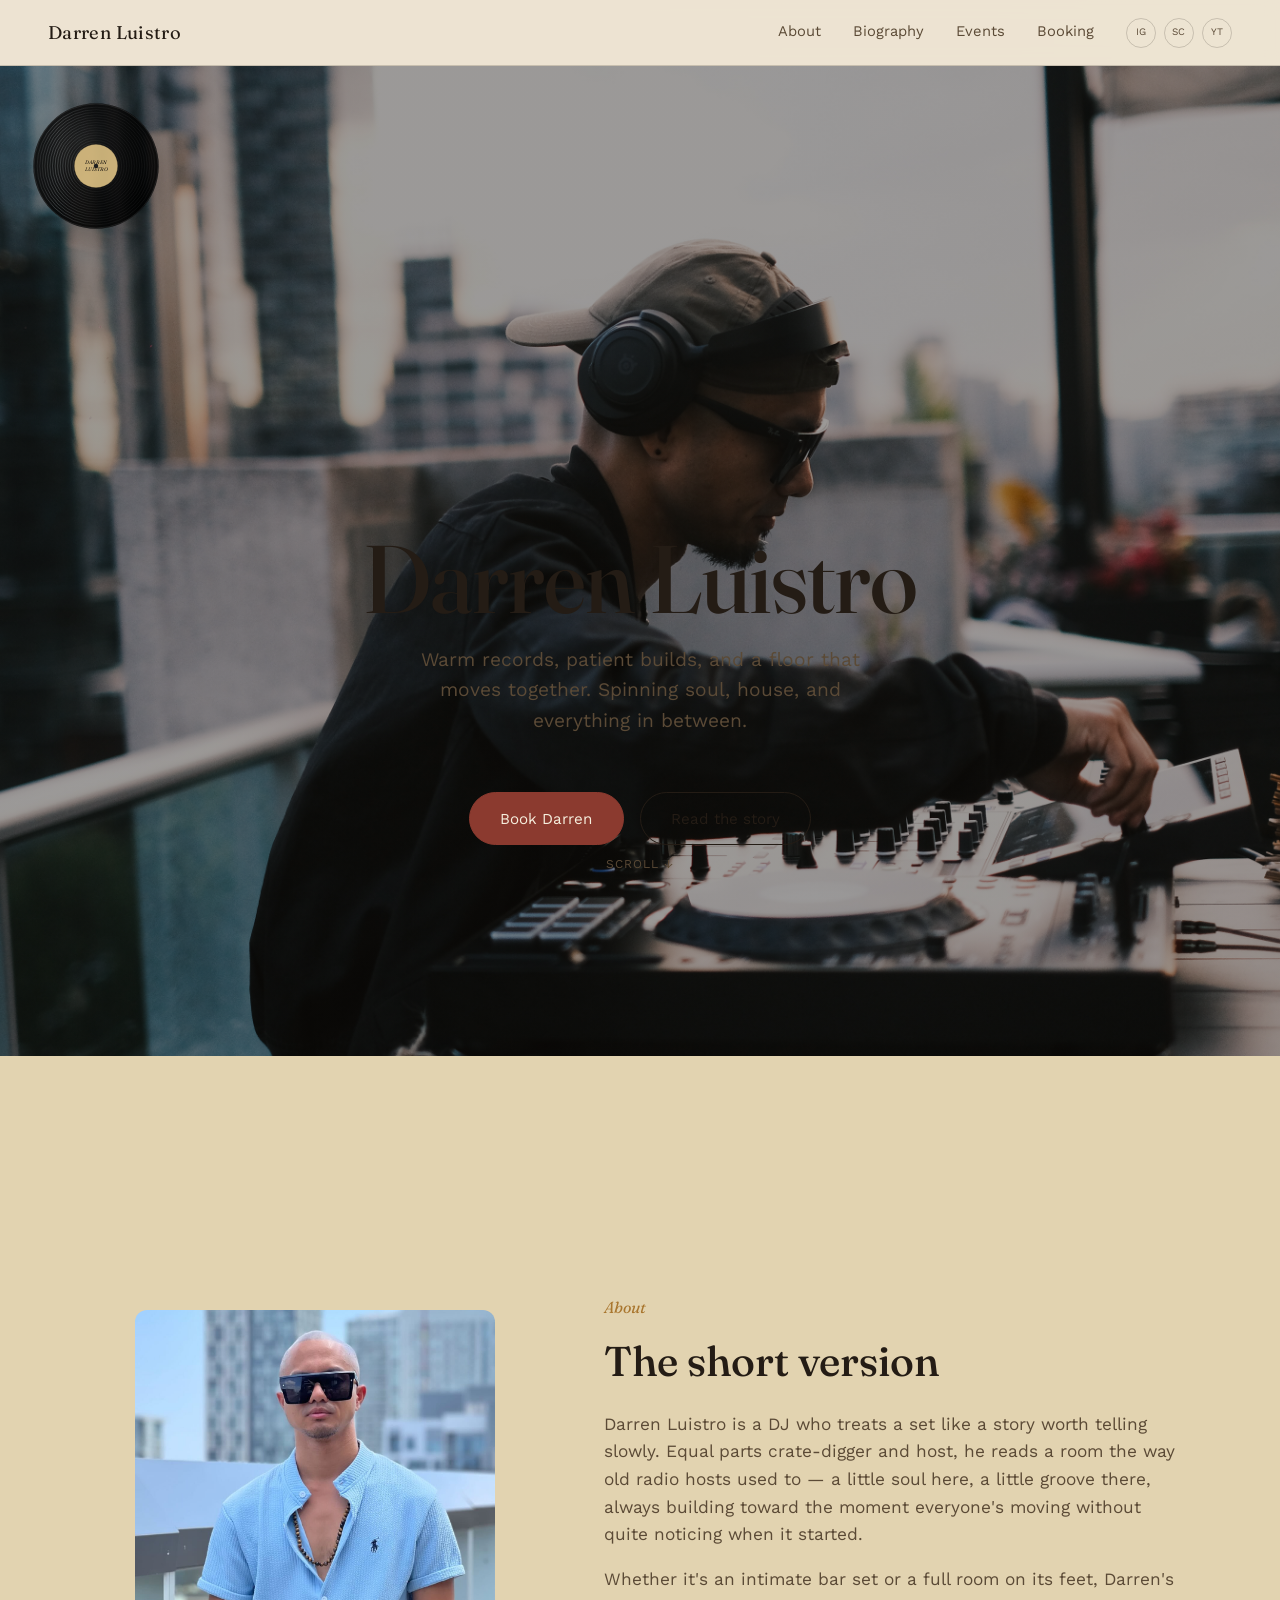
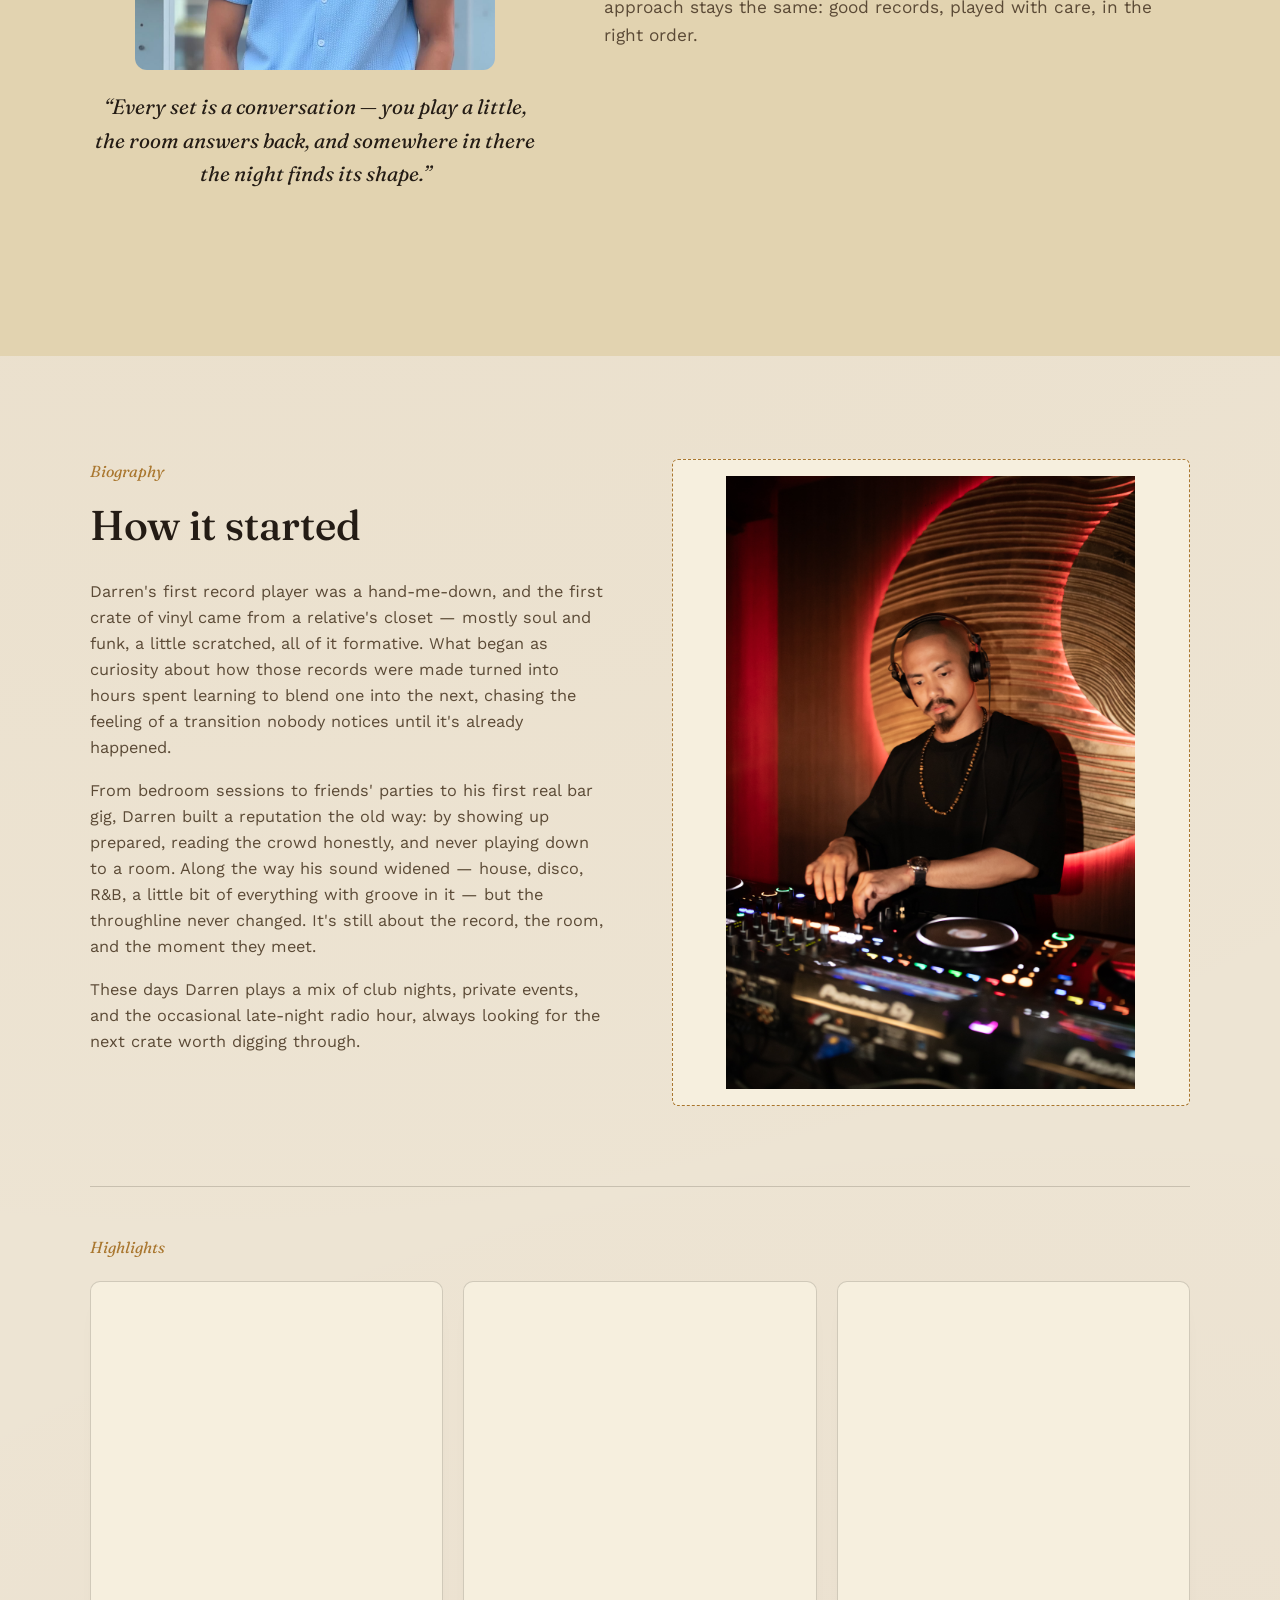
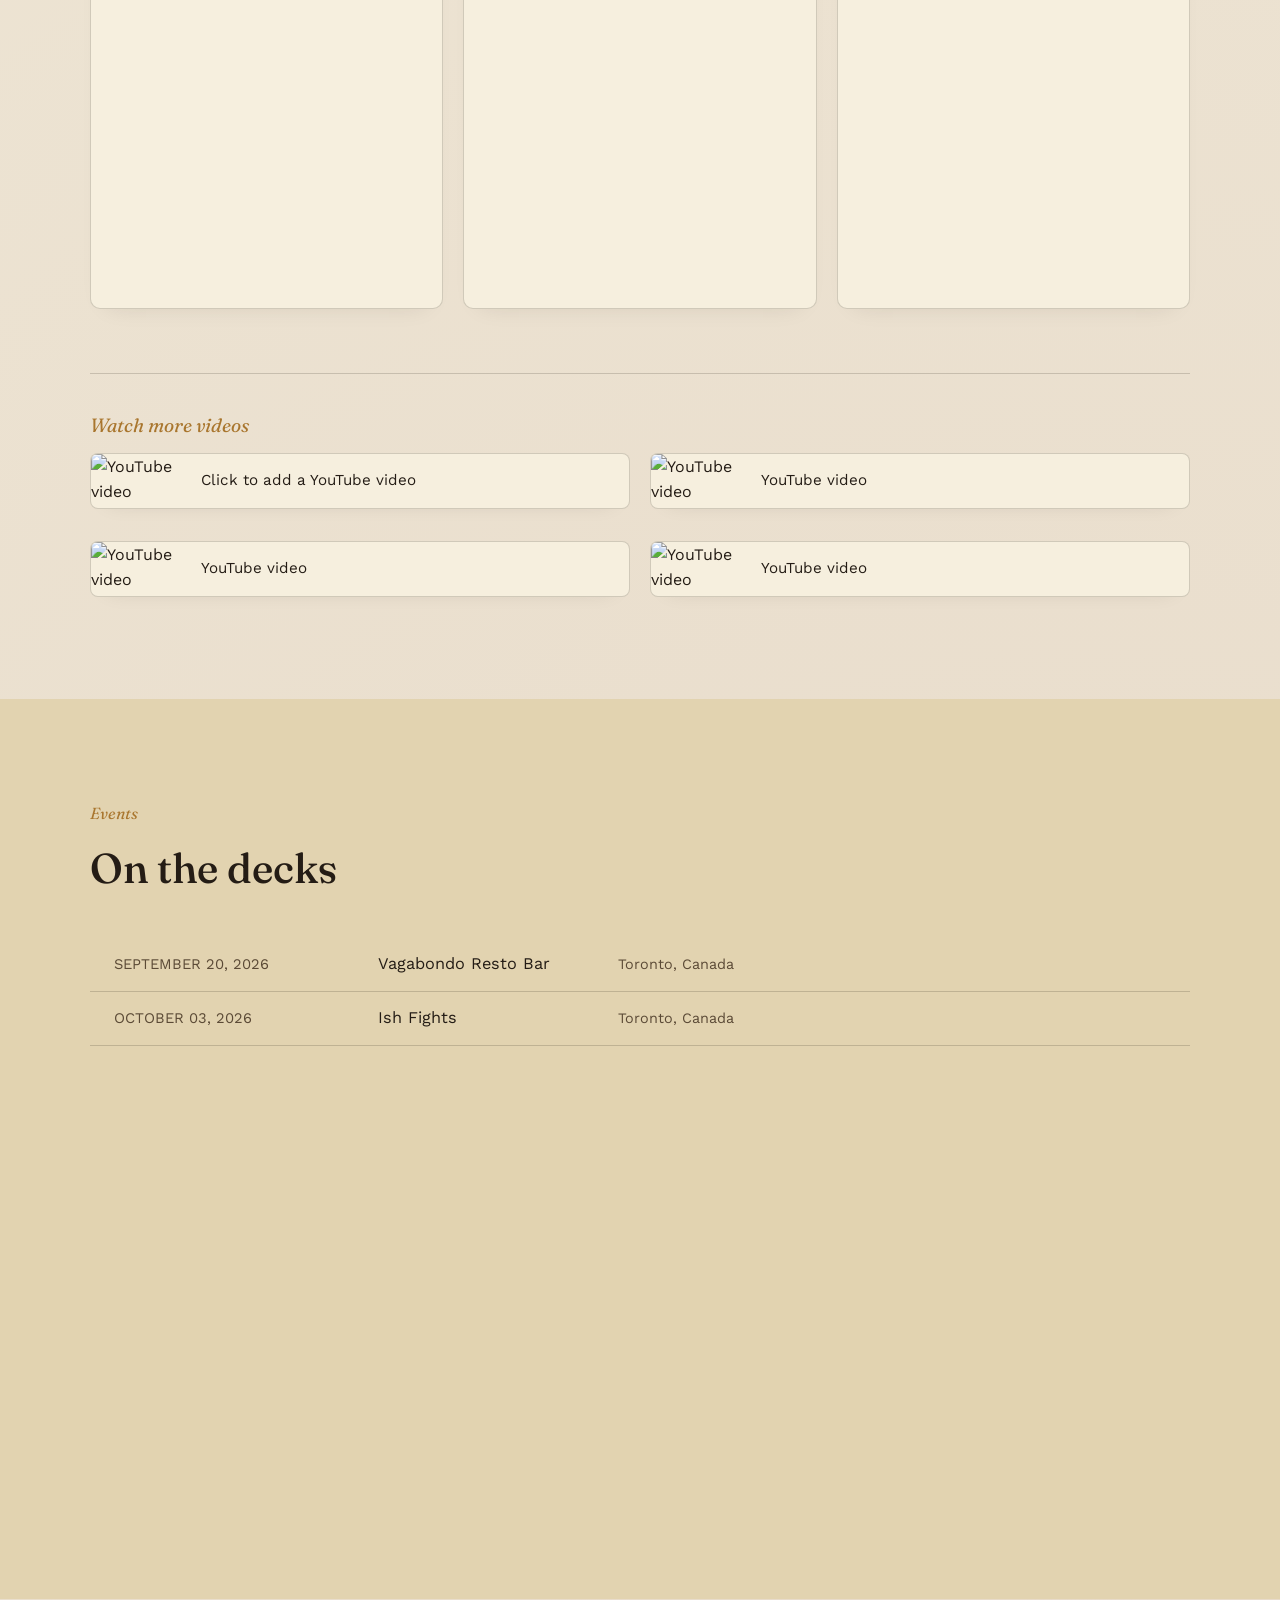
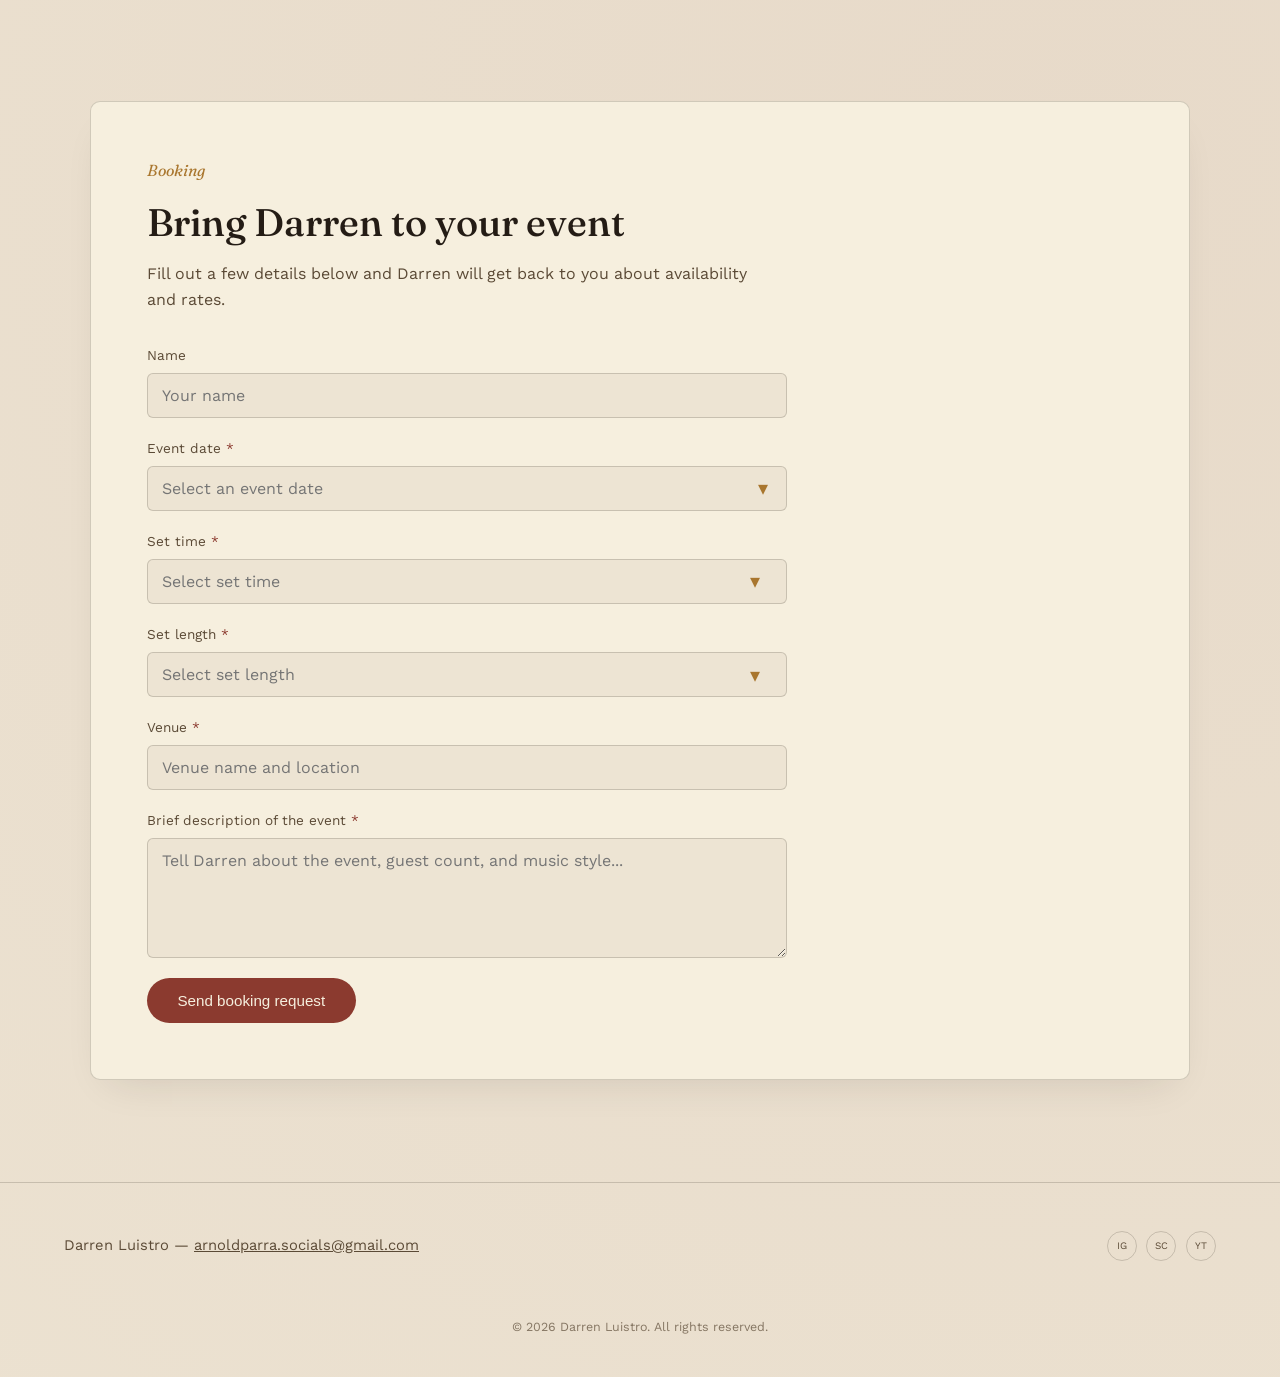
==== commit 34d250d5: "Update index.html" ====
--- a/index.html
+++ b/index.html
@@ -498,15 +498,26 @@
 
       const subject = 'Booking inquiry - ' + eventDate + ' - ' + venue;
       const body = [
-        'Booking inquiry from ' + fullName,
+        'Hey Darren,',
+        '',
+        'I\'d like to book you for an event on ' + eventDate + '.',
+        '',
+        'Here are the details:',
         '',
         'Date: ' + eventDate,
-        'Set time: ' + eventTime,
-        'Set length: ' + eventLength,
+        'Set Time: ' + eventTime,
+        'Set Length: ' + eventLength,
         'Venue: ' + venue,
         '',
-        'Event description:',
-        description
+        'Event Details:',
+        description,
+        '',
+        'Please let me know if you\'re available for this date and time, and we can discuss the details further.',
+        '',
+        'Looking forward to hearing from you!',
+        '',
+        'Best,',
+        fullName
       ].join('\n');
 
       const whatsappNumber = '639511501705';
